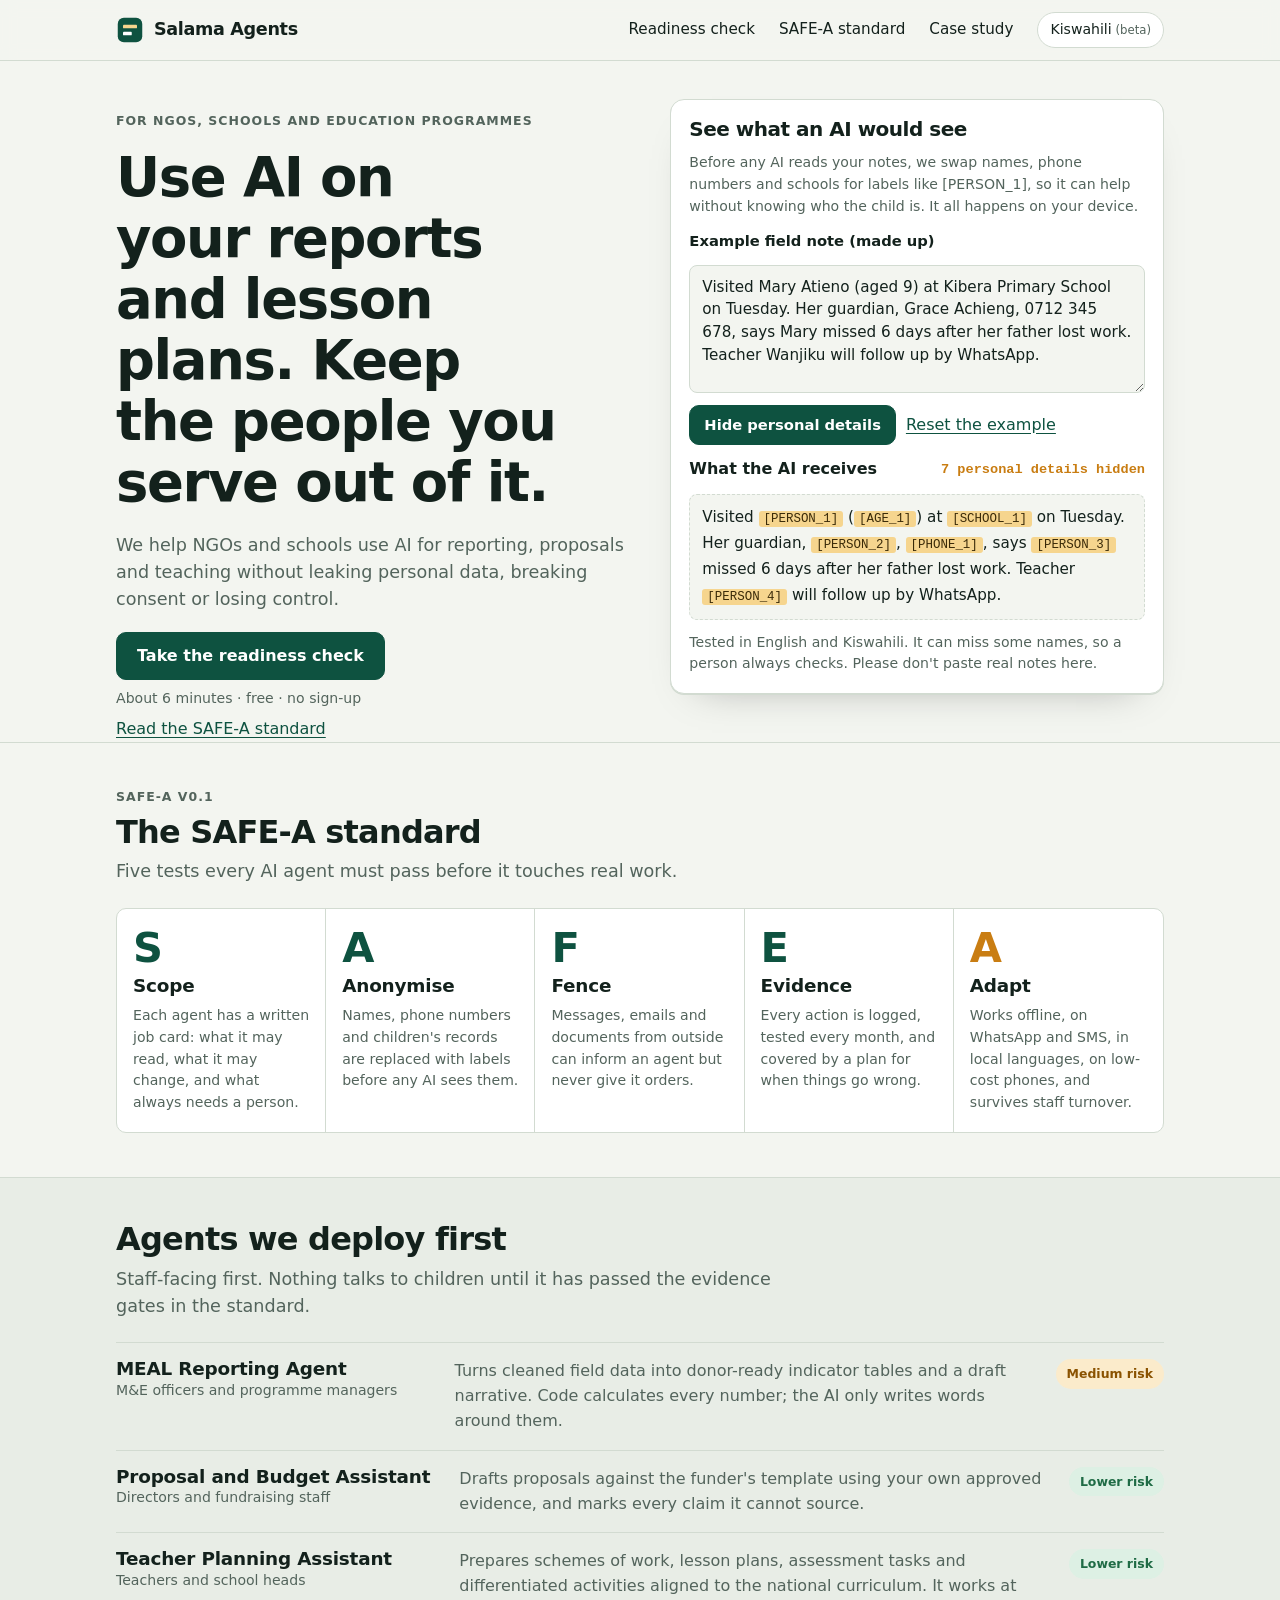
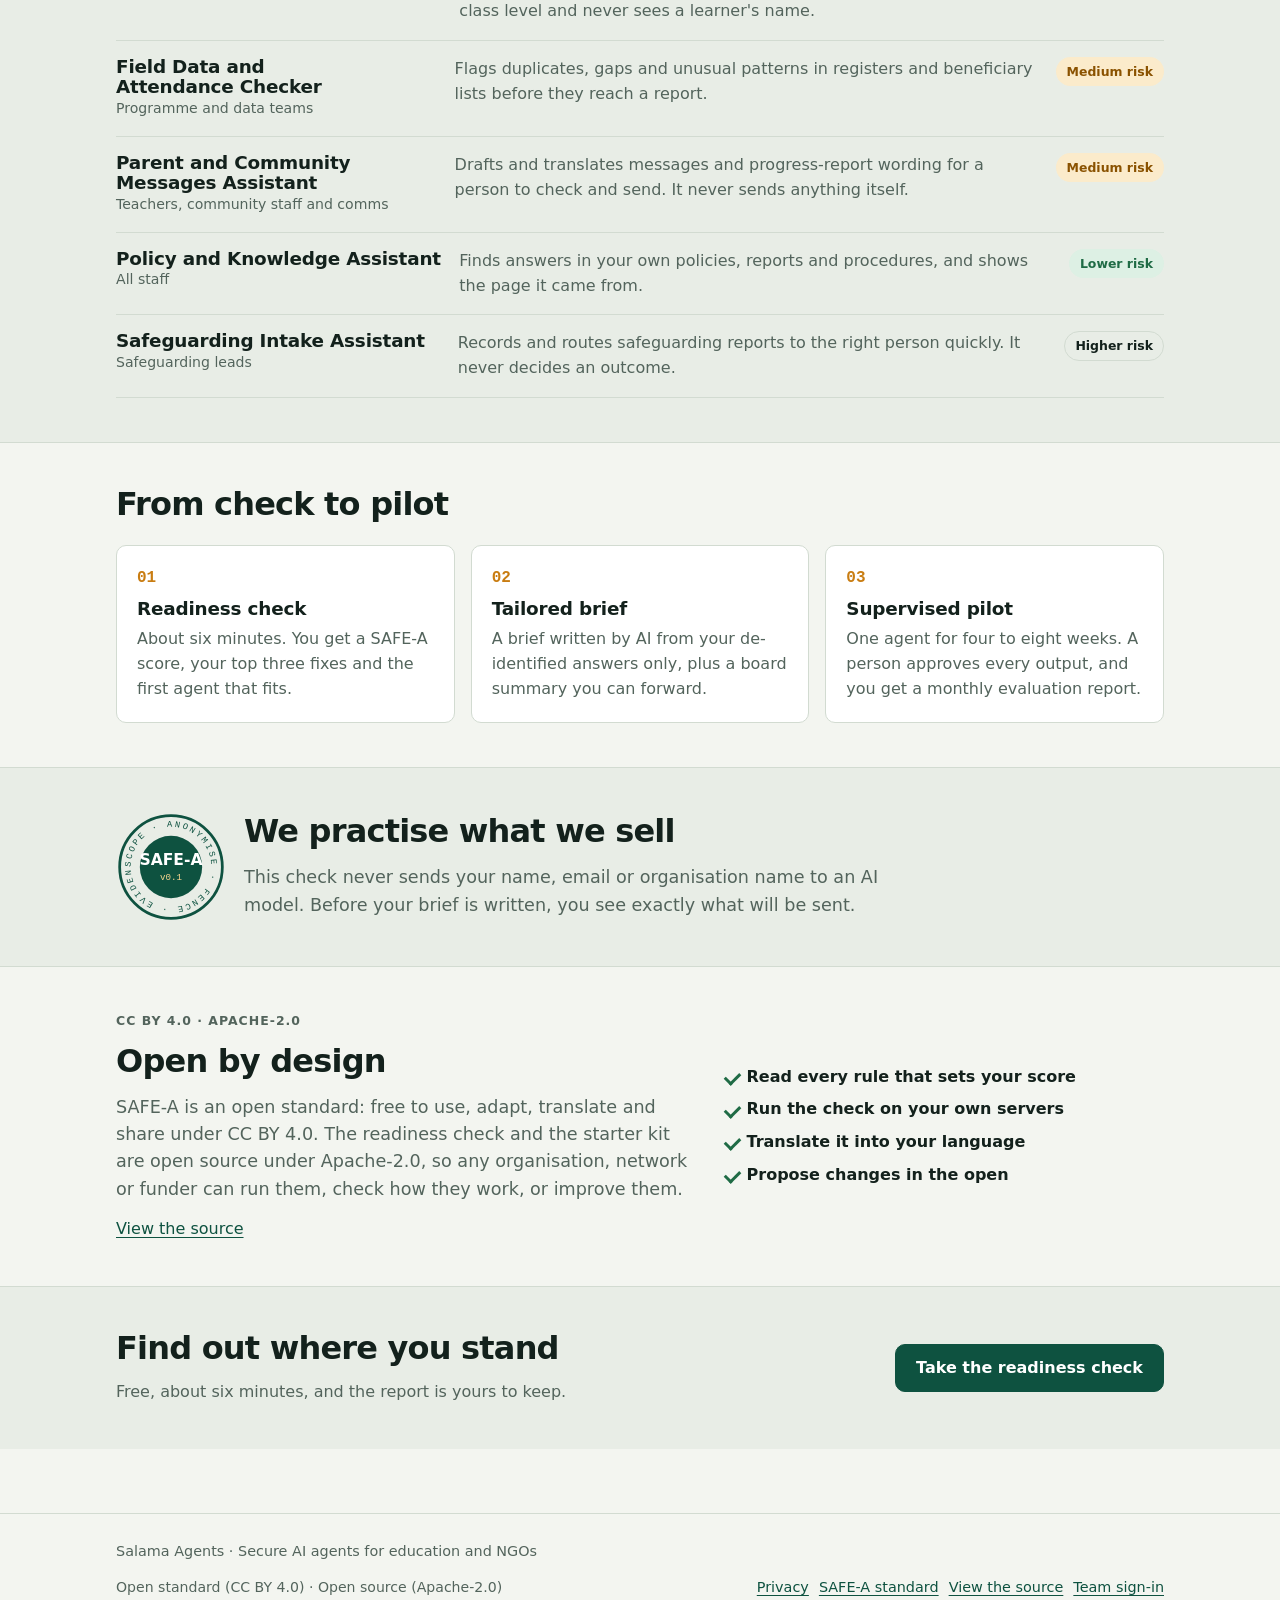
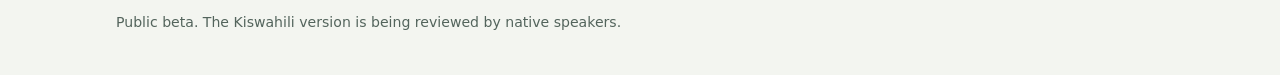
==== docs/index.html @ 50bb7c92 "Launch system v0.1: readiness check, SAFE-A standard, starter kit - Six-step readiness check (Englis" ====
<!doctype html>
<html lang="en">
<head>
<meta http-equiv="Content-Security-Policy" content="default-src 'none'; script-src 'self'; style-src 'self'; font-src 'self'; img-src 'self' data:; connect-src 'self'; manifest-src 'self'; base-uri 'none'; form-action 'none'; object-src 'none'; upgrade-insecure-requests">
<meta charset="utf-8">
<meta name="viewport" content="width=device-width,initial-scale=1,viewport-fit=cover">
<meta name="referrer" content="strict-origin-when-cross-origin">
<meta name="description" content="A six-minute AI safety readiness check for NGOs, schools and education programmes, built on the open SAFE-A standard.">
<meta name="color-scheme" content="light dark">
</head>
<body>
<title>Salama Agents</title>
<meta name="claude:viewport-fit-sides" content="cover">
<link rel="stylesheet" href="app.css">
<a class="skip" href="#main" id="skip">Skip to content</a>
<header class="top">
  <div class="wrap">
    <a class="brand" href="#home" id="brand" aria-label="Salama Agents home"></a>
    <nav class="nav" id="nav" aria-label="Main"></nav>
    <button type="button" class="lang" id="lang-btn"></button>
  </div>
</header>
<main id="main" tabindex="-1">
  <section class="view" id="v-home" data-view="home"></section>
  <section class="view" id="v-check" data-view="check" hidden></section>
  <section class="view" id="v-report" data-view="report" hidden></section>
  <section class="view" id="v-standard" data-view="standard" hidden></section>
  <section class="view" id="v-case" data-view="case" hidden></section>
  <section class="view" id="v-privacy" data-view="privacy" hidden></section>
  <section class="view" id="v-admin" data-view="admin" hidden></section>
</main>
<footer class="foot">
  <div class="wrap" id="foot"></div>
</footer>
<div class="toast" id="toast" role="status" aria-live="polite"></div>
<div class="sr" id="live" aria-live="polite"></div>
<script src="config.js"></script>
<script src="content.js"></script>
<script src="redact.js"></script>
<script src="engine.js"></script>
<script src="standard.js"></script>
<script src="app.js"></script>

</body>
</html>
---- docs/app.css ----
/* Salama Agents. Layout concept: a field ledger. Paper ground, ruled sections, forest ink
   for trust, marigold "redaction tape" as the one signature accent. System fonts only
   (zero font bytes on patchy mobile data); heavy tight headings carry the voice. */
:root {
  --paper: #f3f5f0; --surface: #ffffff; --sunk: #e8ede6; --ink: #13211c; --muted: #53645c; --line: #d2dbd1;
  --forest: #0e5240; --forest-ink: #ffffff; --forest-soft: #dcebe4;
  --marigold: #c97d12; --tape: #f6d58e; --tape-ink: #3a2a08;
  --amber: #8a5200; --amber-soft: #fbebcb; --good: #1f6b45; --good-soft: #ddf0e4;
  --focus: #0e5240;
  --display: Inter, "Segoe UI", Roboto, system-ui, -apple-system, "Helvetica Neue", Arial, sans-serif;
  --body: Inter, "Segoe UI", Roboto, system-ui, -apple-system, "Helvetica Neue", Arial, sans-serif;
  --mono: ui-monospace, "SFMono-Regular", Consolas, "Liberation Mono", Menlo, monospace;
  --r: 10px; --wrap: 1080px;
}
@media (prefers-color-scheme: dark) {
  :root:not([data-theme="light"]) {
    --paper: #0b1411; --surface: #111e19; --sunk: #172722; --ink: #e4ece7; --muted: #9aaca3; --line: #26392f;
    --forest: #5cc29b; --forest-ink: #06140f; --forest-soft: #163329;
    --marigold: #f0ae4a; --tape: #5a4210; --tape-ink: #fbe7bc;
    --amber: #f0b04e; --amber-soft: #3b2a0c; --good: #63c793; --good-soft: #15301f; --focus: #5cc29b;
    color-scheme: dark;
  }
}
:root[data-theme="dark"] {
  --paper: #0b1411; --surface: #111e19; --sunk: #172722; --ink: #e4ece7; --muted: #9aaca3; --line: #26392f;
  --forest: #5cc29b; --forest-ink: #06140f; --forest-soft: #163329;
  --marigold: #f0ae4a; --tape: #5a4210; --tape-ink: #fbe7bc;
  --amber: #f0b04e; --amber-soft: #3b2a0c; --good: #63c793; --good-soft: #15301f; --focus: #5cc29b;
  color-scheme: dark;
}

* { box-sizing: border-box; }
[hidden] { display: none !important; }
img { max-width: 100%; }
html { -webkit-text-size-adjust: 100%; }
body { background: var(--paper); color: var(--ink); font: 400 16px/1.55 var(--body); margin: 0; }
h1, h2, h3 { font-family: var(--display); font-weight: 800; letter-spacing: -0.025em; line-height: 1.12; text-wrap: balance; margin: 0; }
h1 { font-size: clamp(2rem, 1.3rem + 3.2vw, 3.4rem); }
h2 { font-size: clamp(1.45rem, 1.1rem + 1.4vw, 2rem); }
h3 { font-size: 1.15rem; letter-spacing: -0.01em; }
p { margin: 0; }
a { color: var(--forest); text-underline-offset: 3px; }
:focus-visible { outline: 3px solid var(--focus); outline-offset: 2px; border-radius: 4px; }
.sr { position: absolute !important; width: 1px; height: 1px; overflow: hidden; clip: rect(0 0 0 0); white-space: nowrap; }
.skip { position: absolute; left: 16px; top: -60px; background: var(--forest); color: var(--forest-ink); padding: 10px 14px; border-radius: 8px; z-index: 50; }
.skip:focus { top: calc(env(safe-area-inset-top, 0px) + 8px); }

.wrap { max-width: var(--wrap); margin: 0 auto; padding-left: max(16px, env(safe-area-inset-left, 0px)); padding-right: max(16px, env(safe-area-inset-right, 0px)); }
.eyebrow { font-size: .78rem; font-weight: 700; letter-spacing: .08em; text-transform: uppercase; color: var(--muted); }
.lead { font-size: 1.1rem; color: var(--muted); max-width: 62ch; }
.muted { color: var(--muted); }
.small { font-size: .88rem; }
.stack { display: grid; gap: 14px; }
.row { display: flex; flex-wrap: wrap; gap: 10px; align-items: center; }

/* ---------- header ---------- */
.top { position: sticky; top: env(safe-area-inset-top, 0px); z-index: 20; background: color-mix(in srgb, var(--paper) 92%, transparent); backdrop-filter: blur(8px); border-bottom: 1px solid var(--line); }
.top .wrap { display: flex; align-items: center; gap: 14px; min-height: 60px; flex-wrap: wrap; padding-block: 6px; }
.brand { display: flex; align-items: center; gap: 10px; font-family: var(--display); font-weight: 800; font-size: 1.1rem; letter-spacing: -0.02em; color: var(--ink); text-decoration: none; margin-right: auto; }
.brand svg { flex: none; }
.nav { display: flex; gap: 4px; flex-wrap: wrap; }
.nav a { padding: 8px 10px; border-radius: 8px; color: var(--ink); text-decoration: none; font-size: .95rem; }
.nav a[aria-current="page"] { background: var(--forest-soft); color: var(--forest); font-weight: 650; }
.lang { border: 1px solid var(--line); background: var(--surface); color: var(--ink); border-radius: 999px; padding: 6px 12px; font: inherit; font-size: .88rem; cursor: pointer; min-height: 36px; }
.lang small { color: var(--muted); }

/* ---------- buttons ---------- */
.btn { display: inline-flex; align-items: center; justify-content: center; gap: 8px; min-height: 48px; padding: 12px 20px; border-radius: 10px; border: 1px solid var(--forest); background: var(--forest); color: var(--forest-ink); font: 650 1rem/1.2 var(--body); text-decoration: none; cursor: pointer; }
.btn:hover { filter: brightness(1.06); }
.btn[disabled] { opacity: .55; cursor: not-allowed; }
.btn.ghost { background: transparent; color: var(--forest); }
.btn.quiet { background: var(--surface); color: var(--ink); border-color: var(--line); }
.btn.sm { min-height: 40px; padding: 8px 14px; font-size: .92rem; }
.linkbtn { background: none; border: 0; color: var(--forest); font: inherit; text-decoration: underline; text-underline-offset: 3px; cursor: pointer; padding: 8px 0; min-height: 40px; }

/* ---------- sections ---------- */
.view { padding-block: 28px 64px; }
.band-sec { padding-block: 44px; border-top: 1px solid var(--line); }
.band-sec.alt { background: var(--sunk); }
.sec-head { display: grid; gap: 8px; margin-bottom: 22px; }
.card { background: var(--surface); border: 1px solid var(--line); border-radius: var(--r); padding: 20px; }

/* ---------- home ---------- */
.partner { background: var(--forest-soft); color: var(--forest); border-radius: 8px; padding: 10px 14px; font-weight: 600; margin-bottom: 18px; }
.hero { display: grid; grid-template-columns: 1.05fr 1fr; gap: 36px; align-items: start; padding-top: 10px; }
.hero > * { min-width: 0; }
.hero-copy { display: grid; gap: 18px; padding-top: 12px; }
.hero-cta { display: grid; gap: 8px; justify-items: start; }
.demo { background: var(--surface); border: 1px solid var(--line); border-radius: 14px; padding: 18px; display: grid; gap: 12px; box-shadow: 0 1px 0 var(--line), 0 18px 40px -28px rgba(0,0,0,.35); }
.demo label { font-weight: 650; font-size: .92rem; }
.demo textarea { width: 100%; min-height: 128px; resize: vertical; font: .95rem/1.5 var(--body); color: var(--ink); background: var(--paper); border: 1px solid var(--line); border-radius: 8px; padding: 10px 12px; }
.demo-out { font: .95rem/1.7 var(--body); background: var(--paper); border: 1px dashed var(--line); border-radius: 8px; padding: 10px 12px; min-height: 100px; overflow-wrap: anywhere; }
.tok { font-family: var(--mono); font-size: .82em; background: var(--tape); color: var(--tape-ink); padding: 1px 5px; border-radius: 3px; white-space: nowrap; }
.demo-meta { display: flex; justify-content: space-between; gap: 10px; flex-wrap: wrap; align-items: center; }
.count { font-family: var(--mono); font-size: .85rem; color: var(--marigold); font-weight: 700; }

.pillars { display: grid; grid-template-columns: repeat(5, minmax(0, 1fr)); gap: 0; border: 1px solid var(--line); border-radius: var(--r); overflow: hidden; background: var(--surface); }
.pillar { padding: 18px 16px; border-right: 1px solid var(--line); display: grid; gap: 8px; align-content: start; }
.pillar:last-child { border-right: 0; }
.pillar .letter { font-family: var(--display); font-weight: 900; font-size: 2.6rem; line-height: 1; color: var(--forest); letter-spacing: -0.04em; }
.pillar .letter i { font-style: normal; color: var(--marigold); }
.agents { display: grid; gap: 0; border-top: 1px solid var(--line); }
.agent-row { display: grid; grid-template-columns: minmax(0, 1.1fr) minmax(0, 2fr) auto; gap: 18px; padding: 16px 0; border-bottom: 1px solid var(--line); align-items: start; }
.agent-row p { color: var(--muted); }
.tier { font-size: .78rem; font-weight: 700; border-radius: 999px; padding: 4px 10px; white-space: nowrap; border: 1px solid var(--line); }
.tier.low { background: var(--good-soft); color: var(--good); border-color: transparent; }
.tier.med { background: var(--amber-soft); color: var(--amber); border-color: transparent; }
.tier.high { background: var(--sunk); color: var(--ink); }
.steps3 { display: grid; grid-template-columns: repeat(3, minmax(0, 1fr)); gap: 16px; counter-reset: s; }
.steps3 .card { display: grid; gap: 8px; }
.steps3 .num { font-family: var(--mono); color: var(--marigold); font-weight: 700; }
.proof { display: grid; grid-template-columns: auto 1fr; gap: 18px; align-items: center; }
.cta-band { display: flex; justify-content: space-between; align-items: center; gap: 18px; flex-wrap: wrap; }

/* ---------- check ---------- */
.check { max-width: 760px; margin: 0 auto; }
.progress { display: grid; grid-template-columns: repeat(6, 1fr); gap: 6px; margin: 6px 0 4px; }
.progress span { height: 6px; border-radius: 3px; background: var(--line); }
.progress span.done { background: var(--forest); }
.progress span.now { background: var(--marigold); }
.step-meta { display: flex; justify-content: space-between; gap: 10px; flex-wrap: wrap; font-size: .88rem; color: var(--muted); margin-bottom: 16px; }
.step-head { display: grid; gap: 6px; margin-bottom: 18px; }
.step-head h2:focus { outline: none; }
.note { background: var(--forest-soft); color: var(--ink); border-radius: 8px; padding: 10px 14px; font-size: .95rem; }
fieldset.q { border: 0; padding: 18px 0; margin: 0; border-top: 1px solid var(--line); min-width: 0; }
fieldset.q legend { font-weight: 700; font-size: 1.05rem; padding: 0; margin-bottom: 4px; float: left; width: 100%; }
fieldset.q legend + * { clear: both; }
.q-help { color: var(--muted); font-size: .92rem; margin-bottom: 10px; }
.q .opt-tag { color: var(--muted); font-weight: 500; font-size: .85rem; }
.opts { display: grid; grid-template-columns: repeat(auto-fill, minmax(230px, 1fr)); gap: 8px; }
.opt { display: flex; gap: 10px; align-items: flex-start; min-height: 48px; padding: 12px 14px; border: 1px solid var(--line); border-radius: 10px; background: var(--surface); cursor: pointer; line-height: 1.35; }
.opt input { margin: 2px 0 0; width: 18px; height: 18px; accent-color: var(--forest); flex: none; }
.opt.on { border-color: var(--forest); background: var(--forest-soft); }
.opt:focus-within { outline: 3px solid var(--focus); outline-offset: 1px; }
.q select, .q textarea, .field input, .field textarea { width: 100%; font: 1rem/1.4 var(--body); color: var(--ink); background: var(--surface); border: 1px solid var(--line); border-radius: 10px; padding: 12px; min-height: 48px; }
.q textarea { min-height: 96px; resize: vertical; }
.counter { font-size: .85rem; color: var(--muted); margin-top: 6px; }
.preview { margin-top: 10px; font-size: .92rem; background: var(--paper); border: 1px dashed var(--line); border-radius: 8px; padding: 10px 12px; overflow-wrap: anywhere; }
.q.has-error .q-err { display: block; }
.q-err { display: none; color: var(--amber); font-weight: 650; font-size: .92rem; margin-top: 8px; }
.err-summary { border: 2px solid var(--amber); background: var(--amber-soft); color: var(--ink); border-radius: 10px; padding: 12px 14px; margin-bottom: 14px; font-weight: 600; }
.err-summary:focus { outline: 3px solid var(--focus); }
.check-nav { position: sticky; bottom: 0; background: var(--paper); border-top: 1px solid var(--line); padding: 12px 0 calc(12px + env(safe-area-inset-bottom, 0px)); display: flex; justify-content: space-between; gap: 10px; margin-top: 18px; }
.toggles { display: grid; gap: 10px; margin: 16px 0; }
.toggle { display: flex; gap: 10px; align-items: flex-start; padding: 12px 14px; border: 1px solid var(--line); border-radius: 10px; background: var(--surface); cursor: pointer; }
.toggle input { margin-top: 3px; width: 18px; height: 18px; accent-color: var(--forest); flex: none; }
.resume { display: flex; justify-content: space-between; gap: 12px; align-items: center; flex-wrap: wrap; background: var(--amber-soft); border-radius: 10px; padding: 12px 14px; margin-bottom: 14px; }

/* ---------- report ---------- */
.report { max-width: 900px; margin: 0 auto; display: grid; gap: 22px; }
.rep-head { display: grid; grid-template-columns: auto 1fr; gap: 24px; align-items: center; }
.score-box { display: grid; justify-items: center; gap: 4px; padding: 18px 22px; border: 2px solid var(--ink); border-radius: 14px; background: var(--surface); min-width: 150px; }
.score-num { font-family: var(--display); font-weight: 900; font-size: 4.2rem; line-height: .95; letter-spacing: -0.05em; font-variant-numeric: tabular-nums; }
.band-chip { display: inline-flex; gap: 8px; align-items: center; font-weight: 750; border-radius: 999px; padding: 6px 12px; background: var(--forest-soft); color: var(--forest); }
.band-chip.foundations, .band-chip.building { background: var(--amber-soft); color: var(--amber); }
.stakes { display: inline-flex; gap: 8px; align-items: center; background: var(--amber-soft); color: var(--amber); border-radius: 8px; padding: 6px 10px; font-weight: 650; font-size: .92rem; }
.cap { border-left: 4px solid var(--marigold); padding: 8px 12px; background: var(--surface); border-radius: 0 8px 8px 0; }
.diag { font-size: 1.12rem; font-weight: 600; }
.bars { display: grid; gap: 12px; }
.bar-row { display: grid; grid-template-columns: minmax(0, 150px) 1fr 3.2em; gap: 12px; align-items: center; }
.bar { height: 12px; background: var(--sunk); border-radius: 6px; overflow: hidden; border: 1px solid var(--line); }
.bar i { display: block; height: 100%; background: var(--forest); border-radius: 6px; }
.bar-val { font-variant-numeric: tabular-nums; font-weight: 700; text-align: right; }
.list-check { list-style: none; padding: 0; margin: 0; display: grid; gap: 8px; }
.list-check li { padding-left: 26px; position: relative; }
.list-check li::before { content: ""; position: absolute; left: 4px; top: .45em; width: 12px; height: 7px; border-left: 3px solid var(--good); border-bottom: 3px solid var(--good); transform: rotate(-45deg); }
.fixes { display: grid; gap: 12px; counter-reset: fx; }
.fix { display: grid; gap: 6px; padding: 16px; border: 1px solid var(--line); border-radius: var(--r); background: var(--surface); }
.fix h3 { display: flex; gap: 10px; align-items: baseline; }
.fix h3 .n { font-family: var(--mono); color: var(--marigold); font-size: .95rem; }
.fix .do { font-weight: 600; }
.chips { display: flex; flex-wrap: wrap; gap: 6px; margin-top: 4px; }
.chip { font-size: .8rem; border: 1px solid var(--line); border-radius: 999px; padding: 3px 9px; color: var(--muted); }
.chip.pts { color: var(--good); border-color: var(--good); font-weight: 700; }
.two { display: grid; grid-template-columns: repeat(2, minmax(0, 1fr)); gap: 16px; }
.two > * { min-width: 0; }
.plan { list-style: none; padding: 0; margin: 0; display: grid; gap: 10px; }
.plan li { display: grid; grid-template-columns: 5.5em 1fr; gap: 12px; }
.plan b { font-family: var(--mono); font-size: .9rem; color: var(--forest); }
.pre { white-space: pre-wrap; font: .92rem/1.55 var(--body); background: var(--paper); border: 1px solid var(--line); border-radius: 8px; padding: 12px; overflow-wrap: anywhere; }
.code { white-space: pre-wrap; font: .8rem/1.5 var(--mono); background: var(--paper); border: 1px solid var(--line); border-radius: 8px; padding: 12px; max-height: 320px; overflow: auto; overflow-wrap: anywhere; }
details summary { cursor: pointer; font-weight: 650; min-height: 40px; display: flex; align-items: center; }
.ai-out { display: grid; gap: 12px; }
.ai-out .tag { font-size: .78rem; font-weight: 700; letter-spacing: .06em; text-transform: uppercase; color: var(--marigold); }
.status { min-height: 1.5em; color: var(--muted); }
.offers { display: grid; grid-template-columns: repeat(3, minmax(0, 1fr)); gap: 12px; }
.offer { display: grid; gap: 6px; align-content: start; padding: 16px; border: 1px solid var(--line); border-radius: var(--r); background: var(--surface); }
.offer .price { font-weight: 800; font-variant-numeric: tabular-nums; }
.field { display: grid; gap: 6px; }
.field label { font-weight: 650; font-size: .95rem; }
.form-grid { display: grid; grid-template-columns: repeat(2, minmax(0, 1fr)); gap: 12px; }
.stars { display: flex; gap: 6px; flex-wrap: wrap; }
.stars label { min-width: 48px; min-height: 48px; display: grid; place-items: center; border: 1px solid var(--line); border-radius: 10px; background: var(--surface); cursor: pointer; font-weight: 700; }
.stars input { position: absolute; opacity: 0; width: 1px; height: 1px; }
.stars label.on { background: var(--forest); color: var(--forest-ink); border-color: var(--forest); }
.stars label:focus-within { outline: 3px solid var(--focus); outline-offset: 2px; }
.rep-foot { color: var(--muted); font-size: .9rem; border-top: 1px solid var(--line); padding-top: 14px; }

/* ---------- document pages (standard, case, privacy) ---------- */
.doc { max-width: 820px; margin: 0 auto; display: grid; gap: 22px; }
.doc h2 { margin-top: 10px; }
.doc ul, .doc ol { margin: 0; padding-left: 1.3em; display: grid; gap: 6px; }
.doc .meta { display: flex; flex-wrap: wrap; gap: 8px 18px; color: var(--muted); font-size: .92rem; }
.ctrl-table { width: 100%; border-collapse: collapse; font-size: .95rem; }
.ctrl-table th, .ctrl-table td { text-align: left; vertical-align: top; padding: 10px 8px; border-bottom: 1px solid var(--line); }
.ctrl-table th { font-size: .8rem; text-transform: uppercase; letter-spacing: .06em; color: var(--muted); }
.ctrl-table .id { font-family: var(--mono); font-weight: 700; color: var(--forest); white-space: nowrap; }
.lvl { font-family: var(--mono); font-size: .8rem; border: 1px solid var(--line); border-radius: 6px; padding: 1px 6px; white-space: nowrap; }
.tbl-wrap { overflow-x: auto; }
.seal-row { display: flex; gap: 20px; align-items: center; flex-wrap: wrap; }

/* ---------- admin ---------- */
.admin { display: grid; gap: 20px; }
.kpis { display: grid; grid-template-columns: repeat(5, minmax(0, 1fr)); gap: 10px; }
.kpi { background: var(--surface); border: 1px solid var(--line); border-radius: var(--r); padding: 14px; display: grid; gap: 2px; }
.kpi b { font-family: var(--display); font-size: 1.9rem; font-weight: 850; font-variant-numeric: tabular-nums; letter-spacing: -0.03em; }
.kpi span { color: var(--muted); font-size: .85rem; }
.hbars { display: grid; gap: 8px; }
.hbar { display: grid; grid-template-columns: minmax(0, 1fr) 2fr 2.5em; gap: 10px; align-items: center; font-size: .92rem; }
.hbar .bar i { background: var(--marigold); }
.leads { width: 100%; border-collapse: collapse; font-size: .9rem; font-variant-numeric: tabular-nums; }
.leads th, .leads td { padding: 9px 8px; border-bottom: 1px solid var(--line); text-align: left; vertical-align: top; }
.leads th { font-size: .78rem; text-transform: uppercase; letter-spacing: .05em; color: var(--muted); position: sticky; top: 0; background: var(--paper); }
.leads tr:hover td { background: var(--sunk); }
.temp { font-size: .78rem; font-weight: 800; border-radius: 999px; padding: 2px 8px; }
.temp.hot { background: var(--amber-soft); color: var(--amber); }
.temp.warm { background: var(--forest-soft); color: var(--forest); }
.temp.cold { background: var(--sunk); color: var(--muted); }
.example-flag { background: var(--tape); color: var(--tape-ink); font-weight: 700; padding: 8px 12px; border-radius: 8px; }
.drawer { border: 2px solid var(--forest); }
.kv { display: grid; grid-template-columns: minmax(0, 220px) 1fr; gap: 6px 14px; font-size: .92rem; }
.kv dt { color: var(--muted); }
.kv dd { margin: 0; overflow-wrap: anywhere; }

/* ---------- footer & toast ---------- */
.foot { border-top: 1px solid var(--line); padding-block: 26px 40px; color: var(--muted); font-size: .9rem; }
.foot .wrap { display: flex; justify-content: space-between; gap: 14px; flex-wrap: wrap; }
.toast { position: fixed; left: 50%; transform: translateX(-50%); bottom: calc(16px + env(safe-area-inset-bottom, 0px)); background: var(--ink); color: var(--paper); padding: 10px 16px; border-radius: 10px; font-weight: 600; z-index: 60; max-width: calc(100% - 32px); }
.toast:empty { display: none; }

@media (max-width: 860px) {
  .top { position: static; }
  .top .wrap { gap: 6px 10px; }
  .brand { margin-right: 0; flex: 1 1 auto; }
  .nav { order: 3; flex: 1 0 100%; flex-wrap: nowrap; overflow-x: auto; scrollbar-width: none; margin: 0 -6px; padding-bottom: 2px; }
  .nav::-webkit-scrollbar { display: none; }
  .nav a { white-space: nowrap; }
  .hero { grid-template-columns: 1fr; }
  .pillars { grid-template-columns: 1fr; }
  .pillar { border-right: 0; border-bottom: 1px solid var(--line); grid-template-columns: 3rem 1fr; }
  .pillar:last-child { border-bottom: 0; }
  .pillar .letter { grid-row: span 2; }
  .agent-row { grid-template-columns: 1fr; gap: 6px; }
  .steps3, .offers, .two, .form-grid { grid-template-columns: 1fr; }
  .kpis { grid-template-columns: repeat(2, minmax(0, 1fr)); }
  .rep-head { grid-template-columns: 1fr; }
  .score-box { justify-self: start; }
  .kv { grid-template-columns: 1fr; }
}
@media (max-width: 520px) {
  .nav a { padding: 8px 7px; font-size: .9rem; }
  .bar-row { grid-template-columns: minmax(0, 1fr) 3em; }
  .bar-row .bar { grid-column: 1 / -1; grid-row: 2; }
  .opts { grid-template-columns: 1fr; }
}
@media (prefers-reduced-motion: reduce) { * { scroll-behavior: auto !important; transition: none !important; animation: none !important; } }
@media print {
  .top, .foot, .check-nav, .no-print { display: none !important; }
  body { background: #fff; color: #000; }
}

/* lists inside cards and documents */
.card :is(ol, ul):not(.plan):not(.list-check):not(.steps3) { margin: 0; padding-left: 1.3em; display: grid; gap: 6px; }
.open-grid { display: grid; grid-template-columns: 1.3fr 1fr; gap: 28px; align-items: center; }
.open-grid > * { min-width: 0; }
.open-list { font-weight: 600; }
@media (max-width: 860px) { .open-grid { grid-template-columns: 1fr; } }
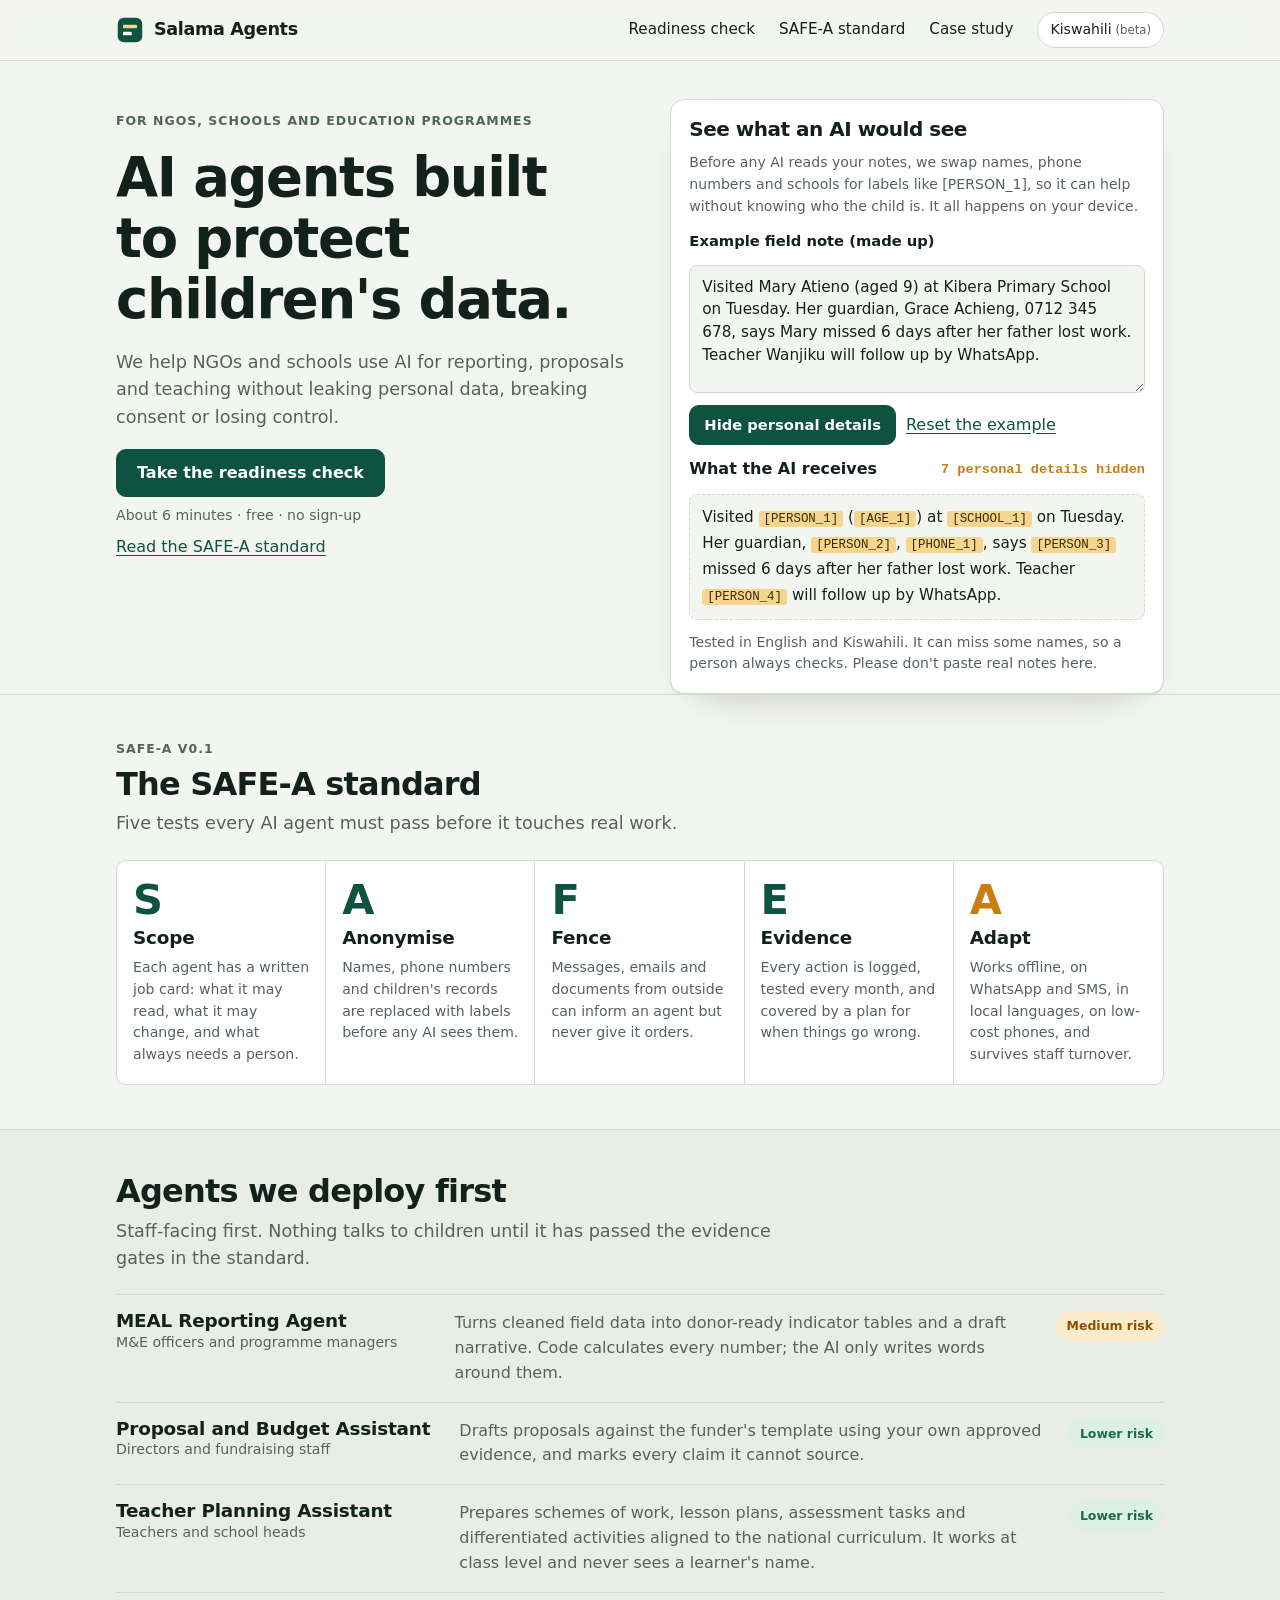
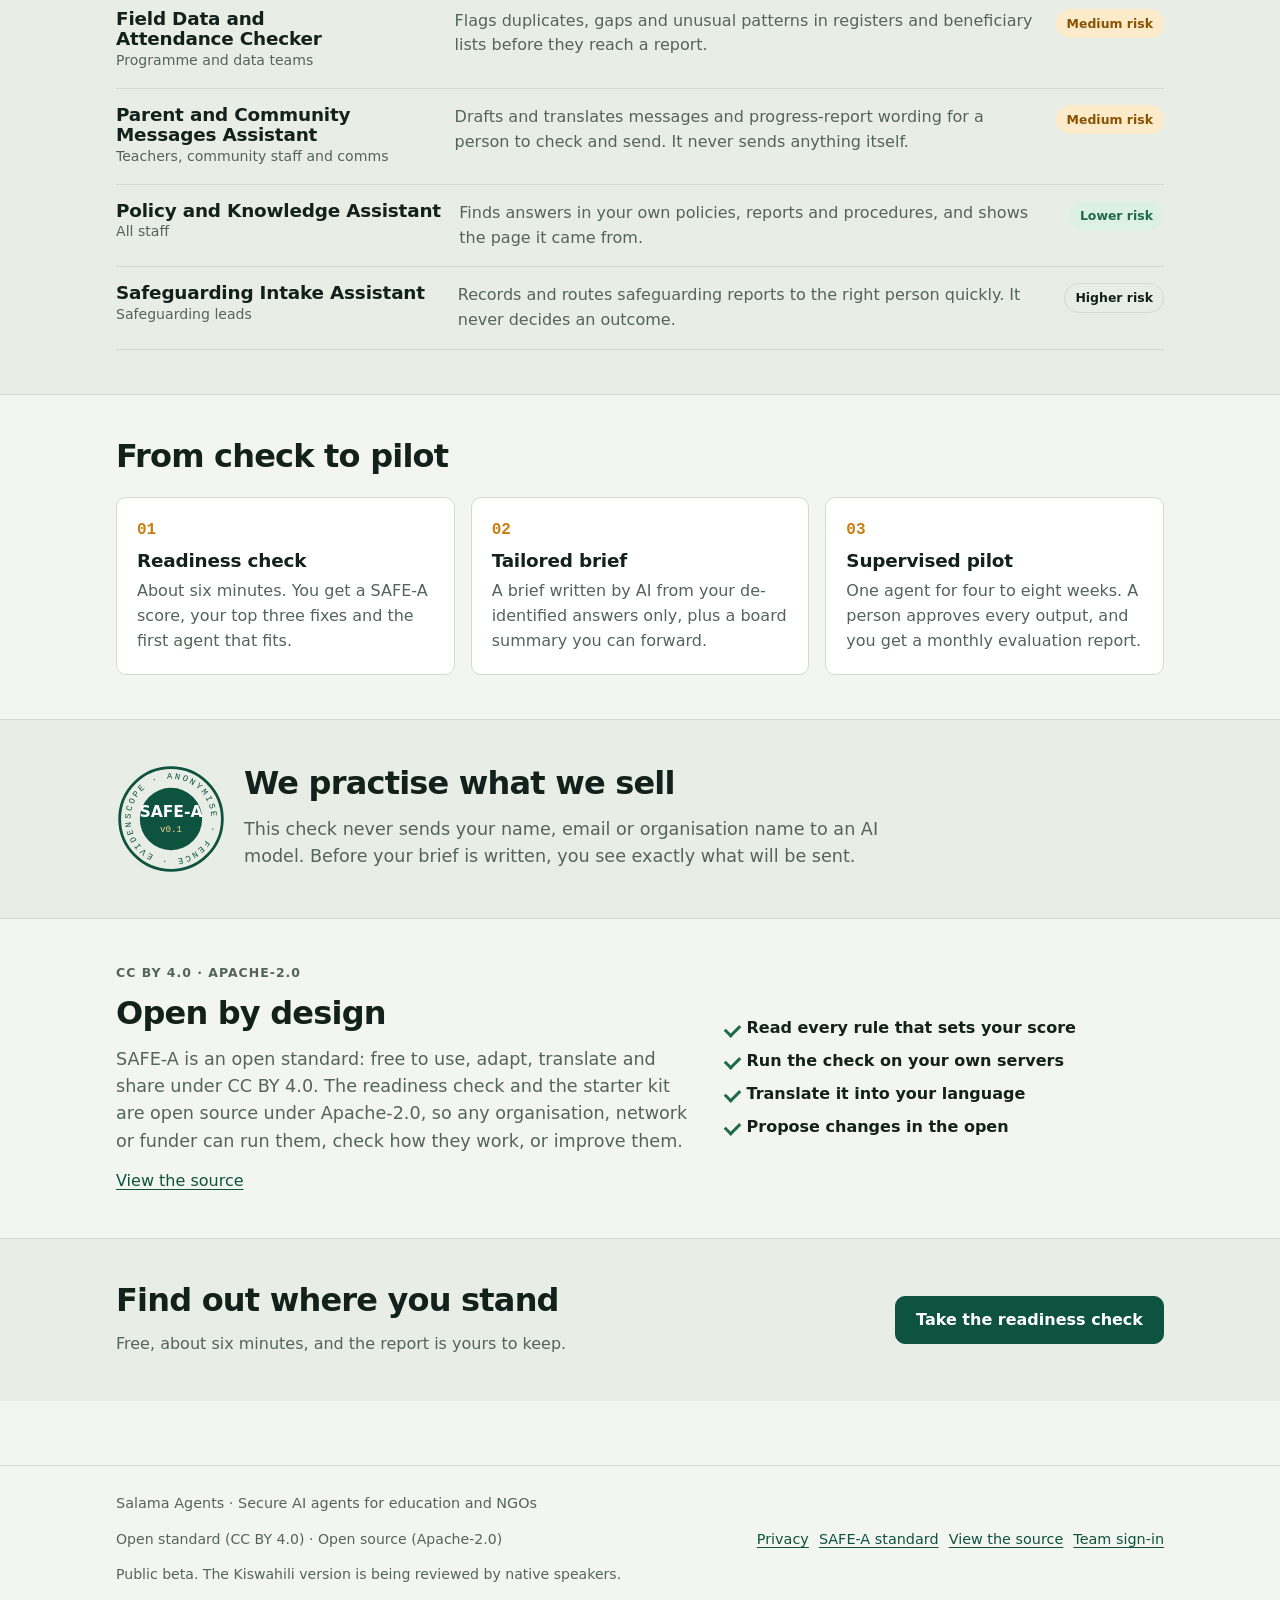
==== commit 90812306: "Connect site to Supabase backend; harden brief function boot - docs/ now runs in Supabase mode (Fran" ====
--- a/docs/index.html
+++ b/docs/index.html
@@ -1,7 +1,7 @@
 <!doctype html>
 <html lang="en">
 <head>
-<meta http-equiv="Content-Security-Policy" content="default-src 'none'; script-src 'self'; style-src 'self'; font-src 'self'; img-src 'self' data:; connect-src 'self'; manifest-src 'self'; base-uri 'none'; form-action 'none'; object-src 'none'; upgrade-insecure-requests">
+<meta http-equiv="Content-Security-Policy" content="default-src 'none'; script-src 'self'; style-src 'self'; font-src 'self'; img-src 'self' data:; connect-src 'self' https://rcstpnyjuzkwiqeivilp.supabase.co; manifest-src 'self'; base-uri 'none'; form-action 'none'; object-src 'none'; upgrade-insecure-requests">
 <meta charset="utf-8">
 <meta name="viewport" content="width=device-width,initial-scale=1,viewport-fit=cover">
 <meta name="referrer" content="strict-origin-when-cross-origin">
